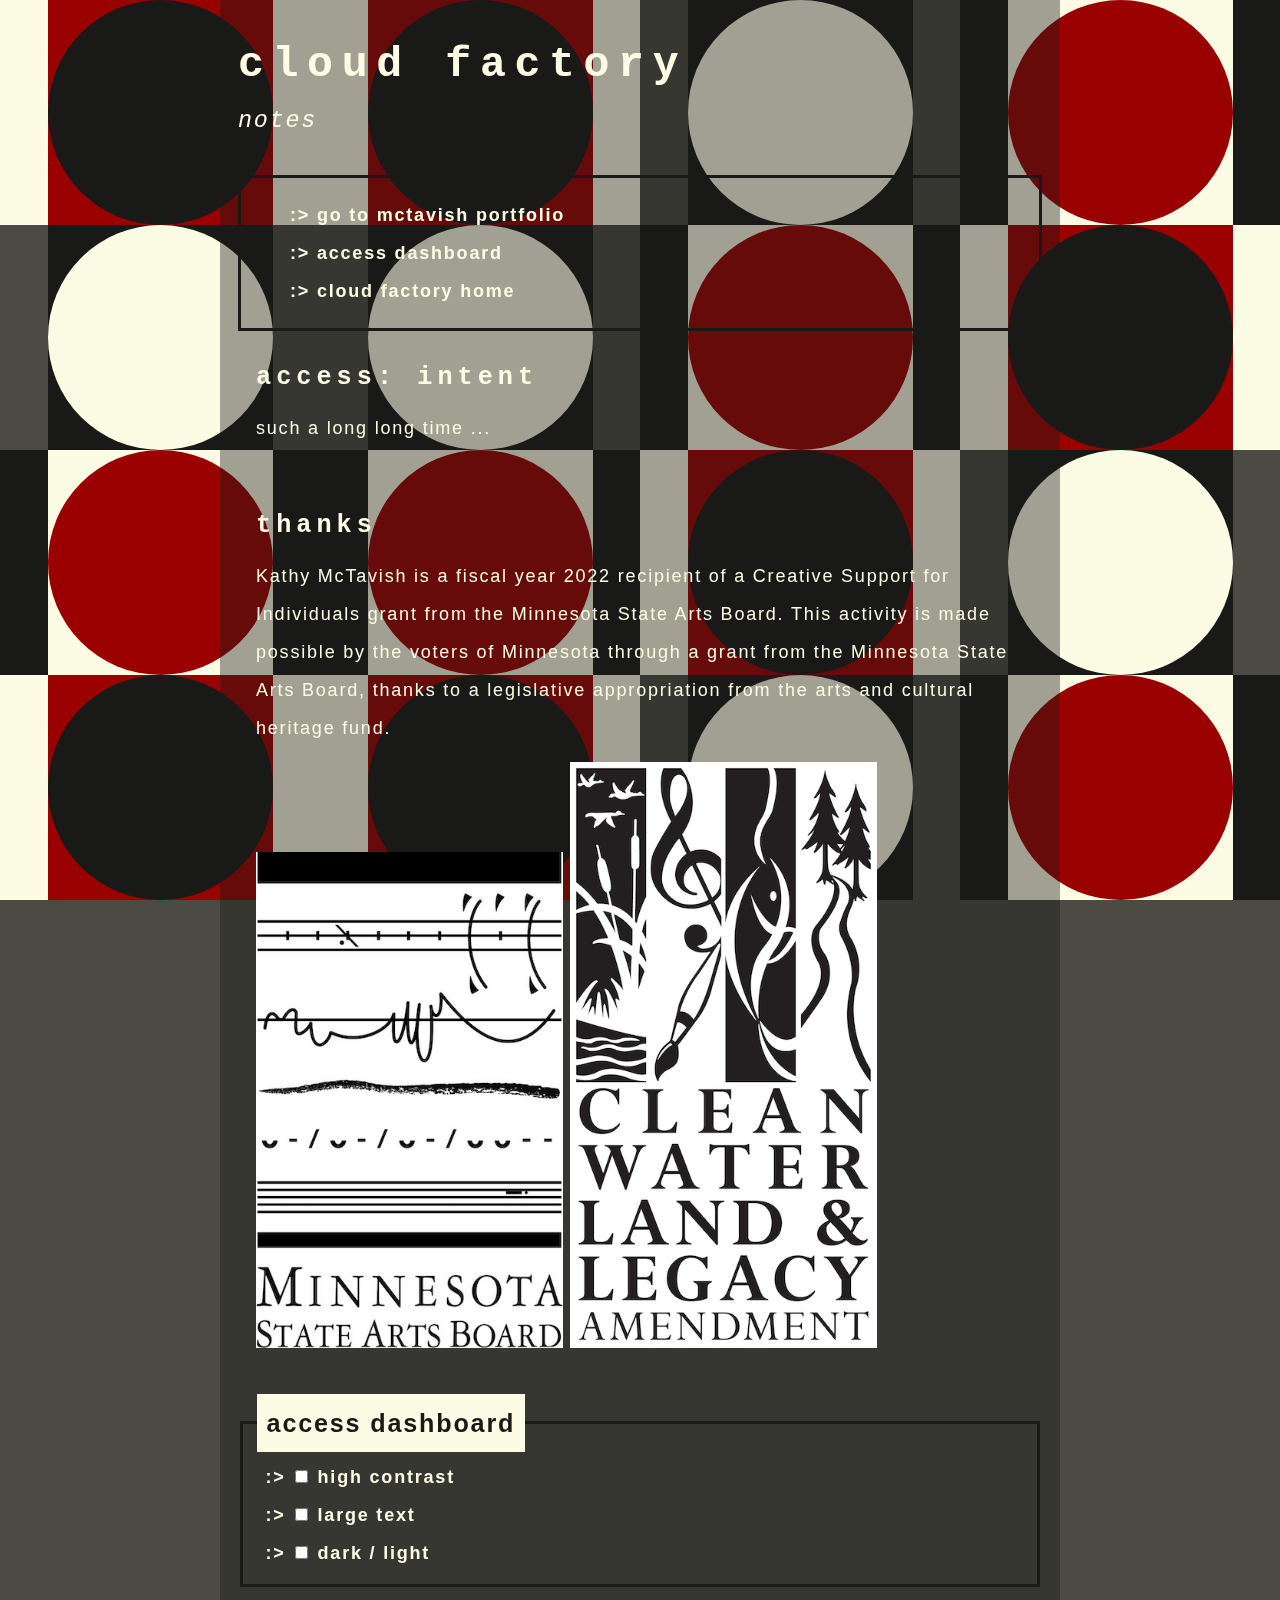
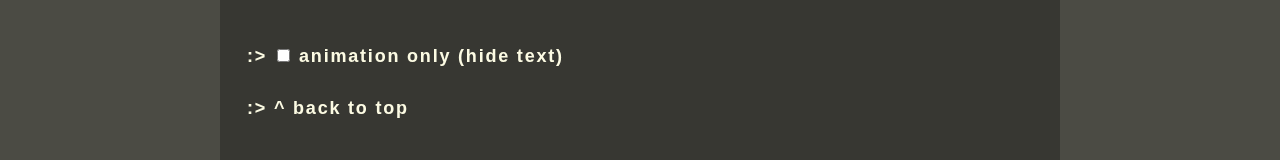
==== notes.html @ 73dd44a1 "update to index" ====
<!DOCTYPE html>
<html lang="en">
<head>
	<title>cloud factory: notes</title>
	<meta charset="utf-8"/>
	<meta name="viewport" content="width=device-width, initial-scale=1"/>
	<meta name="description" content="mctavish ::: cloud factory - the covid years: notes" />
	<meta name="keywords" content="mctavish net.art covid years cloud work grids grid msab forms form structure scores network cycle generative algorithmic code electronic literature" />
	<meta name="author" content="kathy mctavish">
	<link rel="apple-touch-icon" sizes="180x180" href="/apple-touch-icon.png">
	<link rel="icon" type="image/png" sizes="32x32" href="/favicon-32x32.png">
	<link rel="icon" type="image/png" sizes="16x16" href="/favicon-16x16.png">
	<link rel="manifest" href="/manifest.json">
	<script type="application/ld+json">
		{
			"@context": "http://schema.org",
			"@type": "WebPage",
			"name": "cloud factory ::: notes",
			"breadcrumb": "cloud factory",
          		"url": "http://cloudfactory.work/notes.html",
			"description": "the covid years: cloud work: notes",
			"datePublished": "2023-03-28",
          		"image": "https://www.mctavish.io/apple-touch-icon.png",
			"author": "https://mctavish.io",
			"license": "http://creativecommons.org/licenses/by-nc-sa/3.0/us/deed.en_US"
		}
	</script>
	<link rel="stylesheet" href="/css/gridcycles.css"/>
	<style>
		.grid_absolute_4x4_rect > div.griditem:nth-child(3n) {
			background-color: var(--warmblack);
		}
		.grid_absolute_4x4_rect > div.griditem:nth-child(3n+1) {
			background-color: var(--warmwhite);
		}
		.grid_absolute_4x4_rect  > div.griditem:nth-child(3n+2) {
			background-color: var(--warmgray);
		}
		.grid_absolute_4x4_circle > div.griditem:nth-child(3n+1) {
			background-color: var(--warmblack);
		}
		.grid_absolute_4x4_circle > div.griditem:nth-child(3n+2) {
			background-color: var(--warmwhite);
		}
		.grid_absolute_4x4_circle  > div.griditem:nth-child(3n) {
			background-color: var(--red);
		}
		.grid_absolute_4x4_square > div.griditem:nth-child(3n+2) {
			background-color: var(--warmblack);
		}
		.grid_absolute_4x4_square > div.griditem:nth-child(3n) {
			background-color: var(--warmwhite);
		}
		.grid_absolute_4x4_square  > div.griditem:nth-child(3n+1) {
			background-color: var(--red);
		}
		
		.tcontainer {
			width:100%;
			overflow: hidden;
		}
		.tickerwrap {
			width:100%;
			padding-left:100%;
			/*background-color: var(--warmgray);*/
		}
		@keyframes tickerleft {
			0% { transform: translate3d(0,0,0); }
			100% { transform: translate3d(-200%,0,0); }
		}
		@keyframes tickerright {
			0% { transform: translate3d(0,0,0); }
			100% { transform: translate3d(200%,0,0); }
		}
		.tickermove {
			display: inline-block;
			white-space: nowrap;
			padding-right:100%;
			animation-iteration-count: infinite;
			animation-timing-function: linear;
			animation-name: tickerleft;
			animation-duration: 10s;
			animation-direction: alternate;
			color: var(--warmwhite);
		}
		.tickermove:hover {
			animation-play-state: paused;
		}
		.tickermove:nth-child(4n+1) {
			animation-delay: 4s;
			color: var(--red);
		}
		.tickermove:nth-child(4n+2) {
			animation-delay: 8s;
			color: var(--warmwhite);
		}
		.tickermove:nth-child(4n+3) {
			animation-delay: 12s;
			color: var(--warmgray);
		}
		.tickeritem {
			display: inline-block;
			font-size: 40vh;
			padding: 0 2rem;
		}
		body {
			transition: background-color 800ms linear;
		}
	</style>
	
</head>
<body id="top" >

<div id="divframe" aria-hidden="true">
<div id="canvas0" class="grid_absolute_4x4_rect" aria-hidden="true">
	<div id="l0r0c0" class="griditem"></div><div id="l0r0c1" class="griditem"></div><div id="l0r0c2" class="griditem"></div><div id="l0r0c3" class="griditem"></div>
	<div id="l0r1c0" class="griditem"></div><div id="l0r1c1" class="griditem"></div><div id="l0r1c2" class="griditem"></div><div id="l0r1c3" class="griditem"></div>
	<div id="l0r2c0" class="griditem"></div><div id="l0r2c1" class="griditem"></div><div id="l0r2c2" class="griditem"></div><div id="l0r2c3" class="griditem"></div>
	<div id="l0r3c0" class="griditem"></div><div id="l0r3c1" class="griditem"></div><div id="l0r3c2" class="griditem"></div><div id="l0r3c3" class="griditem"></div>
</div>
<div id="canvas1" class="grid_absolute_4x4_square" aria-hidden="true">
	<div id="l1r0c0" class="griditem"></div><div id="l1r0c1" class="griditem"></div><div id="l1r0c2" class="griditem"></div><div id="l1r0c3" class="griditem"></div>
	<div id="l1r1c0" class="griditem"></div><div id="l1r1c1" class="griditem"></div><div id="l1r1c2" class="griditem"></div><div id="l1r1c3" class="griditem"></div>
	<div id="l1r2c0" class="griditem"></div><div id="l1r2c1" class="griditem"></div><div id="l1r2c2" class="griditem"></div><div id="l1r2c3" class="griditem"></div>
	<div id="l1r3c0" class="griditem"></div><div id="l1r3c1" class="griditem"></div><div id="l1r3c2" class="griditem"></div><div id="l1r3c3" class="griditem"></div>
</div>
<div id="canvas2" class="grid_absolute_4x4_circle" aria-hidden="true">
	<div id="l1r0c0" class="griditem"></div><div id="l1r0c1" class="griditem"></div><div id="l1r0c2" class="griditem"></div><div id="l1r0c3" class="griditem"></div>
	<div id="l1r1c0" class="griditem"></div><div id="l1r1c1" class="griditem"></div><div id="l1r1c2" class="griditem"></div><div id="l1r1c3" class="griditem"></div>
	<div id="l1r2c0" class="griditem"></div><div id="l1r2c1" class="griditem"></div><div id="l1r2c2" class="griditem"></div><div id="l1r2c3" class="griditem"></div>
	<div id="l1r3c0" class="griditem"></div><div id="l1r3c1" class="griditem"></div><div id="l1r3c2" class="griditem"></div><div id="l1r3c3" class="griditem"></div>
</div>
</div> <!-- end div frame -->

<div id="subtextframe" aria-hidden="true">
	<div class="tcontainer">
		<div class="tickermove">
			<div class="tickerwrap">
				<div class="tickeritem">_.._._+ . < +=_.._._+ . < +=_.._._+ . < +=: :  . < > '",". . . . . .& | { . . ::: x</div>
			</div>
		</div>
		<div class="tickermove">
			<div class="tickerwrap">
				<div class="tickeritem">_.._._+ . < +=_.._._+ . < +=_.._._+ . < +=: :  . < > '",". . . . . .& | { . . ::: x</div>
			</div>
		</div>
		<div class="tickermove">
			<div class="tickerwrap">
				<div class="tickeritem">_.._._+ . < +=_.._._+ . < +=_.._._+ . < +=: :  . < > '",". . . . . .& | { . . ::: x</div>
			</div>
		</div>
		<div class="tickermove">
			<div class="tickerwrap">
				<div class="tickeritem">_.._._+ . < +=_.._._+ . < +=_.._._+ . < +=: :  . < > '",". . . . . .& | { . . ::: x</div>
			</div>
		</div>
	</div>
</div> <!-- end of subtext frame -->

<div id="contentframe">

<main id="main">
<header>
	<h1>cloud factory</h1>
	<h2>notes</h2>
</header>
<nav>
	<ul class="stanza">
		<!-- <li><a href="#maincontent" id="skiptomaincontent">skip to main content</a></li> -->
		<li><a href="https://mctavish.io/index.html" id="homelink">go to mctavish portfolio</a></li>
		<li><a href="#dashboard" id="gotodashboard">access dashboard</a></li>
		<li><a href="index.html">cloud factory home</a></li>
	</ul>
</nav>

<div class="screenreader-text">
	<p>Your feedback is always welcome.</p>
</div>

<article id="maincontent">
	<header>
		<h1>access: intent</h1>
	</header>
	<p>such a long long time ...</p>
	<p>
	</p>
</article>

<article id="thanks">
	<header>
		<h1>thanks</h1>
	</header>
	<p>
	Kathy McTavish is a fiscal year 2022 recipient of a Creative Support for Individuals grant from the Minnesota State Arts Board. 
	This activity is made possible by the voters of Minnesota through a grant from the Minnesota State Arts Board, thanks to a legislative appropriation from the arts and cultural heritage fund.
	</p>
	<p>
	<img src="data/msab_logo_bw_small.png" width="40%" "state arts board logo"/>
	<img src="data/legacy_logo_bw_small.jpg" width="40%" alt="minnesota arts legacy logo"/>
	</p>
</article>
<fieldset id="dashboard">
<legend>access dashboard</legend>
<!-- <label for="sound"><input id="sound" type="checkbox"> play sound</label> -->
<label for="highcontrast"><input id="highcontrast" type="checkbox"> high contrast</label>
<label for="largetext"><input id="largetext" type="checkbox"> large text</label>
<label for="darklight"><input id="darklight" type="checkbox"> dark / light</label>
</fieldset>

</main>
<footer>
<p id="animationcontrols" style="min-width:100%">
<label for="animationonly"><input id="animationonly" type="checkbox"> animation only (hide text)</label>
</p>
<p><a href="#top" class="corelink">^ back to top</a></p>
</footer>

</div> <!-- end contentframe -->

</body>
<script src="/code/cloudfactory.js"></script>
<script>
let z = getz();

//draw
( () => {

	let width = window.innerWidth, height = window.innerHeight;
	let max = Math.max(width, height), min = Math.min(width, height);
	let dx = width/4, dy = height/4;

	window.addEventListener("resize", e => {
		width = window.innerWidth; height = window.innerHeight;
		max = Math.max(width, height), min = Math.min(width, height);
		console.log("window.innerWidth = " + window.innerWidth);

		let dx = width/4, dy = height/4;
		
	});

	let count = 0;
	
	document.querySelector("#canvas0").querySelectorAll(".griditem").forEach( (el,j) => {
		window.setInterval(() => { 
			++count; 
			let scaleX = " scaleX("+((count+1)%20)/8+")";
			let scaleY = " scaleY("+(21-count%20)/8+")";
			el.style.transform = scaleX + scaleY;
		}, j*100+3000);
	});

	document.querySelector("#canvas1").querySelectorAll(".griditem").forEach( (el,j) => {
		window.setInterval(() => { 
			++count; 
			let scaleX = " scaleX("+((count+1)%20)/10+")";
			let scaleY = " scaleY("+(21-count%20)/10+")";
			el.style.transform = scaleX + scaleY;
		}, j*100+1000);
	});
	document.querySelector("#canvas2").querySelectorAll(".griditem").forEach( (el,j) => {
		window.setInterval(() => { 
			++count; 
			let scale = " scale("+( (count+1)%20)/20+")";
			el.style.transform =  scale;   
		}, j*100+2000);
	});

 	( () => {
		const body = document.querySelector("body");
		let colors = [["warmblack",4], ["warmwhite",4], ["red",2], ["warmgray",1]].reduce( (acc, color, j) => {
			Array.prototype.push.apply(acc,[...Array(color[1]).keys()].reduce( (acc2,k) => { acc2.push(color[0]); return acc2 },[]) );
			return acc;
		}, []);
		window.setInterval(() => { 
			let color = colors[z.tools.randominteger(0,colors.length)];
			z.tools.logmsg("color = " + color);
			body.style.backgroundColor = "var(--"+color+")";
		}, 8000);
	})();


})();

</script>
</html>
---- css/gridcycles.css ----
:root {
	/*colors*/
	--red: #9a0000; /*rgba(154, 0, 0, 1)*/
	--yellow: #ffcc00; /*rgba(255, 204, 0, 1)*/
	--blue: #006699; /*rgba(0, 102, 153, 1)*/
	--bluegreen: #006969; /*rgba(0, 105, 105, 1)*/
	--black: #000000;
	--warmblack: #191918; /*rgba(25, 25, 24, 1)*/
	--gray: #484848; /*rgba(72, 72, 72, 1)*/
	--lightgray: #888888; /*rgba(136, 136, 136, 1)*/
	--warmgray: #4b4b44; /*rgba(75, 75, 68, 1)*/
	--warmlightgray: #656560; /*rgba(101, 101, 96, 1)*/
	--white: #ffffff;
	--warmwhite: #fcfbe3; /*rgba(252, 251, 227, 1)*/
	--veilwarmwhite: rgba(252, 251, 227, 0.4);
	--veilwarmblack: rgba(25, 25, 24, 0.4);
	/*numbers :: set these to random numbers in code*/
	--n0: 0;
	--n1: 1;
	--n2: 2;
	--n3: 3;
	/*colors :: set these to color sets in code*/
	--color1: var(--warmblack);
	--color2: var(--warmwhite);
	/*other*/
	--zhighest: 8888;
	--zhigher: 4444;
	--zhigh: 2222;
	--z0: 0;
	--zlow: -2222;
	--zlower: -4444;
	--zlowest: -8888;
	--monospace_code: Courier, 'Andale Mono', AndaleMono, Monaco, monospace;
	--monospace: 'Lucida Console', 'Andale Mono', AndaleMono, Monaco, Courier, monospace;
	--monospace_zeroslash: Monaco, 'Andale Mono', AndaleMono, Courier, monospace;
	--monospace_zerodot: 'Andale Mono', AndaleMono, Monaco, Courier, monospace;
	--typewriter: 'American Typewriter', Didot, 'Times New Roman', serif;
	--sans: Verdana, Helvetica, Arial, Tahoma, 'Trebuchet MS', sans-serif;
	--serif: Georgia, Didot, 'Times New Roman', Times, serif;
	--cursive: 'Bradley Hand', 'Comic Sans MS', cursive, sans-serif;
	--dragons: Luminari, 'Bradley Hand', cursive, sans-serif;
	--oldbook: 'Palatino Linotype', 'Book Antiqua', Palatino, 'American Typewriter', 'Times New Roman', serif;
	/*function*/
	--daycolor: var(--warmblack);
	--daybg: var(--warmwhite);
	--dayveilbg: var(--veilwarmwhite);
	--nightcolor: var(--warmwhite);
	--nightbg: var(--warmblack);
	--nightveilbg: var(--veilwarmblack);
	--corecolor: var(--nightcolor);
	--corebg: var(--nightbg);
	--coreveilbg: var(--nightveilbg);
	--highlightcolor1: var(--yellow);
	--highlightcolor2: var(--red);
	--highlightcolor3: var(--blue);

	--actiontextdecoration: none;
	--actionhovertextdecoration: underline solid 2px var(--highlightcolor1);
	--actionborderleft: 2px var(--highlightcolor1) solid;
	--actionborderright: 2px var(--highlightcolor1) solid;
	--actionhoverborderleft: 2px var(--highlightcolor1) solid;
	--actionhoverborderright: 2px var(--highlightcolor2) solid;
	--actionhoveroutline: solid 4px var(--warmgray);
	--actionhoveroutlineoffset: .5em;

	--narratorfont: var(--sans);
	--zerofont: var(--monospace_zeroslash);
  	--riderfont: var(--monospace_zerodot);
  	--archivefont: var(--monospace_code);
  	--scribefont: var(--typewriter);
  	--nrows: 4; --ncols: 4;
	--corefont: var(--sans);
  	--corefontsize: 18px;
  	--corefontweight: 500;
  	--corefontweightbold: 600;
  	--corelineheight: 38px;
}

/* browser fonts ::: https://blog.hubspot.com/website/web-safe-html-css-fonts */
html {
	font-family: var(--corefont);
	font-weight: var(--corefontweight);
	font-size: var(--corefontsize);
	line-height: var(--corelineheight);
	letter-spacing: 0.1em;
	margin: 0;padding: 0;border: 0;
	vertical-align: baseline;
	min-width:100%;
	min-height:100%;
}
@media only screen and (max-width: 900px) {
	html {
		font-size: 16px;
	}
}
@media only screen and (max-width: 480px) {
	html {
		font-size: 14px;
		line-height: 19px;
		letter-spacing: 0.12em;
	}
}

.underline {
	text-decoration: underline;
}
i, .italic { font-style: italic; }
small, .small { font-size: 0.8em; }
em, .bold { font-weight: var(--corefontweightbold); }
.zhighest {
	z-index: 8888;
	z-index: var(--zhighest);
}
.zhigher {
	z-index: 4444;
	z-index: var(--zhigher);
}
.zhigh {
	z-index: 2222;
	z-index: var(--zhigh);
}
.z0 {
	z-index: 0;
	z-index: var(--z0);
}
.zlow {
	z-index: -2222;
	z-index: var(--zlow);
}
.zlower {
	z-index: -4444;
	z-index: var(--zlower);
}
.zlowest {
	z-index: -8888;
	z-index: var(--zlowest);
}
.tickertape__zerodot {
	font-family: var(--monospace_zerodot);
	position: absolute;
	top: 0; left: 0;
	vertical-align: top;
	transform-origin: 50% 50% 0;
}
body { 
	margin: 0; padding: 0; border: 0;
	padding: 0px 0px;
	background-color: var(--warmgray);
	/*background-color: var(--corebg);*/
  	color: var(--corecolor);
	top:0; left:0;
	width:100%; height: 100%;
	min-width:100%;
	min-height:100%;
	text-align:left;
	letter-spacing: 0.1em;
}
#hidetext {
	position: fixed;
	top: 0; left: 0;
	font-size: 3em;
	padding-left:10px;
	padding-left:1rem;
	opacity:0.6;
	color: var(--warmwhite);
	z-index: var(--zhighest);
}
body.frame {
	position: fixed;
	top: 0; left: 0;
	vertical-align: top; text-align: left;
	margin: 0;
	width: 100%; height: 100%;
	min-width: 100%; max-width: 100%;
	min-height: 100%; max-height: 100%;
	padding: 0% 0% 0% 0%;
	overflow: auto;
	background-color: transparent;
	perspective: 50px;
	transform-origin: 50% 50% 0;
}
div.absolute, div.shape {
	position: absolute;
	top: 0; left: 0;
	/*vertical-align: top;*/
	transform: translateZ(0,0,0);
	perspective: 50px;
	transform-origin: 50% 50% 0;
}
div.hovershape {
	min-width: 20vmin;
	min-height: 20vmin;
	transition: color 3s, opacity 2s, transform 2s;
}
div.hovershape.circle {
	border-radius: 10vmin;
}

.frame, #svgframe, #divframe, #wordframe, #subtextframe {
	position: fixed;
	top: 0; left: 0;
	vertical-align: top; text-align: left;
	margin: 0;
	width: 100%; height: 100%;
	min-width: 100%; max-width: 100%;
	min-height: 100%; max-height: 100%;
	padding: 0% 0% 0% 0%;
	overflow: hidden;
	background-color: transparent;
	perspective: 50px;
	transform-origin: 50% 50% 0;
}
#svgframe {
	z-index: var(--zlowest);
}
#divframe {
	z-index: var(--zlow);
}
#wordframe {
	z-index: var(--z0);
}
#subtextframe {
	z-index: var(--zhigh);
}
#contentframe {
	z-index: var(--zhighest);
}
.hovershape {
	z-index: var(--zhigh);
}
#contentframe {
	position: absolute;
	vertical-align: top;
	min-height: 80%;
	width: 80%;
	max-width: 840px; 
	left: 50%; top: 0%;
	perspective: 50px;
	transform: translate(-50%, 0%);
	transition: opacity 1s ease-in-out;
	background-color: var(--coreveilbg);
}
#contentframe {
	display: flex;
	flex-wrap: wrap;
	flex-direction: row;
	justify-content: flex-start;
	justify-content: center;
	align-items: baseline; /* flex-start */
	align-content: space-around;
}
main {
	position: relative;
	width:100%;
	padding: 1em;
	transition: opacity 1s ease-in-out;
	border: 0px;
}
footer {
	position: relative;
	width:100%;
	padding: 1em;
	transition: opacity 1s ease-in-out;
	border: 0px;
}
#contentframe.highcontrast {
	background-color: var(--corebg);
}
#contentframe.hidebg {
	background-color: transparent;
}
#contentframe.largetext {
	font-size: 1.4rem;
}

.gallery {
	min-width: 95%;
	display: flex;
	flex-wrap: wrap;
	flex-direction: row;
	justify-content: flex-start;
	justify-content: center;
	align-items: baseline; /* flex-start */
	align-content: space-around;
}
.gallery > img {
	max-width: 400px;
	max-width: 32%;
	min-width: 300px;
}
.screenreader-text {
	position: absolute;
	left: -999px;
	width: 1px;
	height: 1px;
	top: auto;
}
/*.screenreader-text:focus {
	color: var(--warmwhite);
	display: inline-block;
	height: auto;
	width: auto;
	position: static;
	margin: auto;
}*/
form {
  width: 600px;
  margin: 0 auto;
}
div {
  margin-bottom: 10px;
}

article {
	padding: 1em;
}
.optimize {
	-webkit-transform: translate3d(0, 0, 0);
	transform: translate3d(0, 0, 0);
	-webkit-transform: scale3d(1,1,1);
	transform: scale3d(1,1,1);	
}

body main > header {
	margin-bottom: 2em;
}
h1 {
	margin: 0px;
	margin-top: .4em;
	margin-bottom: .2em;
	/*padding-left: 1em;
	padding-right: 1em;*/
	/*font-weight: bold;*/
	/*font-weight: normal;*/
	font-weight: var(--corefontweightbold);
	font-size: 1.4em;
	line-height: 1.4em;
	letter-spacing: .2em;
	font-family: var(--monospace_zeroslash);
}
body main > header > h1 {
	font-size: 2.4em;
}
h2 {
	margin: 0px;
	margin-bottom: .4em;
	font-family: var(--monospace_zeroslash);
	font-weight: var(--corefontweight);
	font-style: italic;
	font-size: 1.2em;
	line-height: 1.2em;
}
body main > header > h2 {
	font-size: 1.3em;
	line-height: 1.5em;
	font-style: italic;
}
h3 {
	font-weight: var(--corefontweight);
	margin: 0px;
	margin-bottom: 0.8em;
	font-size: 1em;
	line-height: 1.1em;
}
body main > header > h3 {
	font-size: 2em;
	line-height: 1.2em;
}
h5 {
	margin: 0px;
	margin-top: 1em;
	margin-bottom: 0.6em;
	font-size: 1.2em;
	line-height: 1em;
	font-weight: var(--corefontweightbold);
	font-family: Monaco, 'Andale Mono', AndaleMono, Courier, monospace;
	font-family: var(--monospace_zeroslash);
}
hr {
	color: var(--corecolor);
}
.flexcontainer {
	display: flex; /*or inline-flex*/
	flex-direction: row; /* || column || row-reverse || column-reverse; */
	flex-wrap: nowrap; /* wrap || wrap-reverse; */
	justify-content: flex-start; /* || flex-end || center || space-between || space-around */
	align-items: flex-start; /* || flex-end || center || stretch || baseline */
}
.flexitem {
	order: 0; /* or 1, 2, 3 ....*/
	flex-grow: 0; /* or 1, 2, 3 ... to let it grow to fit box ::: there is also a flex-shrink */
	flex-basis: auto; /* or a value 150px; */
	align-self:  auto; /* || flex-start || flex-end || center || baseline || stretch */
}
ul.circle, ol.circle, dl.circle {
	margin-left:1rem;
	list-style: circle;
	list-style-position: inside;
}
ul.circle li, ol.circle li, dl.circle dt { 
	display: list-item;
	padding-bottom: .6em;
	list-style: circle;
	list-style-position: outside;
}
ul.stanza {
	list-style: none;
	margin-bottom: 1em;
	/*font-weight: bold;*/
}
*.countsuffix, *.countprefix {
	counter-reset: countitem;
}
*.countprefix  *.countitem::before {
    counter-increment: countitem;
    content: " # " counter(countitem) " ";
}
*.countsuffix  *.countitem::after {
    counter-increment: countitem;
    content: " # " counter(countitem);
}
*[data-role="rider"]  li {
	font-family: Verdana, Helvetica, Arial, Tahoma, 'Trebuchet MS', sans-serif;
	font-family: var(--sans);
	font-family: 'Andale Mono', AndaleMono, Monaco, Courier, monospace;
	font-family: var(--monospace_zerodot);
}
ul[data-role="archive"] > li {
	font-family: 'American Typewriter', Didot, 'Times New Roman', serif;
	font-family: var(--typewriter);
	font-family: Courier, 'Andale Mono', AndaleMono, Monaco, monospace;
	font-family: var(--monospace_code);
}
ul[data-role="narrator"] > li {
	font-family: 'Lucida Console', 'Andale Mono', AndaleMono, Monaco, Courier, monospace;
	font-family: var(--monospace);
}

main.expand ul > li {
	display: block;
	line-height: 2em;
}
main.compress ul > li {
	display: inline;
	line-height: 2em;
}

main ul.expand > li {
	display: block;
	line-height: 2em;
}
main ul.compress > li {
	display: inline;
	line-height: 2em;
}
main.portfolio {
	background-color:rgba(25, 25, 24, 0.8);
}

ol {
	list-style-position: outside;
	list-style-type: decimal;
}

p {
	margin: 0;
	margin-top: .8em;
	margin-bottom: .8em;
	/*line-height: var(--corelineheight);*/
}
div {
	line-height: var(--corelineheight);
}
pre {
	white-space: pre-wrap;
	white-space: -moz-pre-wrap;
	white-space: -o-pre-wrap;
	word-wrap: break-word;
}

div.terminalentry {
	font-family: Courier, 'Andale Mono', AndaleMono, Monaco, monospace;
	font-family: var(--monospace_code);
	white-space: pre;
	font-size: 1em;
	font-weight: var(--corefontweightbold);
	margin-bottom: 1em;
	z-index: 9999999;
	color: #000000;
	user-select: none;
}
div.rhterminalentry {
	font-family: Courier, 'Andale Mono', AndaleMono, Monaco, monospace;
	font-family: var(--monospace_code);
	white-space: pre;
	font-size: 4em;
	color: #880000;
	margin-bottom: 1em;
	user-select: none;
}
div.textalignright {
	text-align:right;
}
.center {
	text-align: center;
}

p.code, div.code {
	font-family: Courier, 'Andale Mono', AndaleMono, Monaco, monospace;
	font-family: var(--monospace_code);
	font-size: 0.8em;
	white-space: pre-wrap;
	word-wrap: break-word;
	padding-left:4em;
	padding-right:4em;
}
.drawpath {
	stroke-dasharray: 50000 50000;
	stroke-dashoffset: 50000;
	animation: dash 18s linear forwards;
}
nav {
	border-top: .2em solid var(--corebg);
	border-bottom: .2em solid var(--corebg);
	border: .2em solid var(--corebg);
}
a {
	z-index: 8888;
	z-index: var(--zhighest);
	font-weight: var(--corefontweightbold);
	text-decoration: var(--actiontextdecoration);
	padding-left: .5em;
	padding-right: .5em;
	/*border-right: 2px var(--highlightcolor1) solid;*/
	/*border-left: var(--actionborderleft);
	border-right: var(--actionborderright);*/
	color: var(--corecolor);
}
a:hover, a:focus {
	z-index: 8888;
	z-index: var(--zhighest);
	/*text-decoration: underline;*/
	color: var(--hovercolor);
	fill: var(--hovercolor);
	/*border-right: var(--actionhoverborderright);*/
	text-decoration: var(--actionhovertextdecoration);
	outline: var(--actionhoveroutline);
   outline-offset: var(--actionhoveroutlineoffset);
}
/*a::after {
	content: " <:";
	color: var(--highlightcolor2);
}*/
a::before {
	content: ":> ";
	color: var(--corecolor);
}
a:hover::before {
	content: ":> ";
	color: var(--highlightcolor1);
}
select {
	width: 80%;
	padding: 12px 20px;
	margin: 8px 0;
	box-sizing: border-box;
	font-size: 1.1em;
	font-weight: var(--corefontweightbold);
	color: #000000;
}
input[type="submit"] {
	width: 80%;
	padding: 12px 20px;
	margin: 8px 0;
	box-sizing: border-box;
	font-size: 1.1em;
	font-weight: var(--corefontweightbold);
	color: #ffffeb;
	background-color: #9a0000;
	color: var(--corecolor);
	background-color: var(--red);
}
input[type="text"] {
	width: 90%;
	padding: 12px 20px;
	margin: 8px 0;
	box-sizing: border-box;
}
div.input {
	padding: 1em;
	width: 95%;
}
input[type="radio"], input[type="checkbox"], input[type="number"] {
	margin: .8em .2em;
	padding: 1em;
	/*border: 2px solid var(--warmblack);*/
	display: inline;
	/*font-size: 1.1em;*/
}
label {
	margin-right: 1em;
	/*font-size: 1.1em;*/
	display: block;
	font-weight: var(--corefontweightbold);
	cursor: pointer;
	padding-left: .5em;
	padding-right: .5em;
	/*border-left: var(--actionborderleft);
	border-right: var(--actionborderright);*/
	text-decoration: var(--actiontextdecoration);
}
/*label::after {
	content: " <:";
	color: var(--highlightcolor2);
}*/
label::before {
	content: ":> ";
	color: var(--corecolor);
}
label:hover::before {
	color: var(--highlightcolor1);
}
label:hover {
	color: var(--hovercolor);
	fill: var(--hovercolor);
  	outline: var(--actionhoveroutline);
   	outline-offset: var(--actionhoveroutlineoffset);
   	text-decoration: var(--actionhovertextdecoration);
  	/*border-right: var(--actionhoverborderright);*/
}
fieldset {
	/*background: var(--corebg);*/
	color: var(--corecolor);
	border: .2em solid var(--corebg);
}
legend {
	padding: .4em;
	font-size: 1.4em;
	font-weight: var(--corefontweightbold);
	background: var(--corecolor);
	color: var(--corebg);
}
/*input[type="checkbox"]:checked {
	background-color: #9a0000;
}
input[type="checkbox"] {
	width:2em; height:2em;
	background-color: var(--warmgray);
	-webkit-appearance: none;
	-moz-appearance: none;
	-o-appearance: none;
	appearance: none;
	border: 2px solid #000000;
	border-radius: 4px;
	outline: none;
	transition-duration: 0.3s;
	background-color: var(--warmwhite);
	cursor: pointer;
}*/
@keyframes dash {
  to {
    stroke-dashoffset: 0;
  }
}
}
figure {
	margin-bottom: 3.0em;
	text-align:left;
	border-top: solid 2px #cccccc;
	border-bottom: solid 2px #cccccc;
	padding-top:1em;
	padding-bottom:1em;
}
figure img {
	clear:both;
	vertical-align:middle;
	max-width:100%;
	max-height:100%;
}
figure video {
	clear:both;
	max-width:100%;
	max-height:100%;
}
figure audio {
	clear:both;
	max-width:100%;
	max-height:100%;
}
figure figcaption {
	margin:top: 1em;
	font-size:.8em;
	color: #006699;
}
div.vimeowrapper16x9 {
	position: relative;
	/*max-width : 1280px;*/
	padding-bottom: 56.25%; /* 16:9 */
	padding-top: 25px;
	height: 0;
}
div.vimeowrapper16x9 iframe {
	position: absolute;
	top: 0;
	left: 0;
	width: 100%;
	height: 100%;
}
.vimeo-wrapper {
   position: fixed;
   top: 0;
   left: 0;
   width: 100%;
   height: 100%;
   z-index: -1;
   pointer-events: none;
   overflow: hidden;
}
.vimeo-wrapper iframe {
   width: 100vw;
   height: 56.25vw; /* Given a 16:9 aspect ratio, 9/16*100 = 56.25 */
   min-height: 100vh;
   min-width: 177.77vh; /* Given a 16:9 aspect ratio, 16/9*100 = 177.77 */
   position: absolute;
   top: 50%;
   left: 50%;
   transform: translate(-50%, -50%);
}	
.grid_4x4_rect {
	min-width: 100vw; min-height: 100vh;
	display: grid;
	gap: 0px 0px;
	/*grid-template-areas:
		"r0c0 r0c1 r0c2 r0c3"
		"r1c0 r1c1 r1c2 r1c3"
		"r2c0 r2c1 r2c2 r2c3"
		"r3c0 r3c1 r3c2 r3c3";*/
	grid-template-columns: 1fr 1fr 1fr 1fr;
	grid-template-rows: 1fr 1fr 1fr 1fr;
}
.grid_4x4_rect > div.griditem {
	color: var(--warmwhite);
	background-color: var(--warmblack);
	padding:0; margin: 0;
	min-width:100%, max-width: 100%;
	transition: opacity 2s, transform 2s;
}
.grid_absolute_4x4_rect > div.griditem, .grid_absolute_4x4_circle > div.griditem, .grid_absolute_4x4_square > div.griditem {
	color: var(--warmwhite);
	background-color: var(--warmblack);
	padding:0; margin: 0;
	position: absolute;
	top: 0; left: 0;
	transition: opacity 1s, transform 2s;
}
.grid_absolute_4x4_rect > div.griditem {
	width: 25vw; min-width: 25vw;
	height: 25vh; min-height: 25vh;
}
.grid_absolute_4x4_circle > div.griditem, .grid_absolute_4x4_square > div.griditem {
	min-width:25vmin; min-height:25vmin;
	max-width:25vmin; max-height:25vmin;
}
.grid_absolute_4x4_circle  > div.griditem {
	border-radius: 12.5vmin;
}
.grid_absolute_4x4_rect > div.griditem { left: 0vw; }
.grid_absolute_4x4_rect > div.griditem:nth-child(4n+1) { left: 25vw; }
.grid_absolute_4x4_rect > div.griditem:nth-child(4n+2) { left: 50vw; }
.grid_absolute_4x4_rect > div.griditem:nth-child(4n+3) { left:75vw; }
.grid_absolute_4x4_rect > div.griditem: { top: 0vh; }
.grid_absolute_4x4_rect > div.griditem:nth-child(n+5) { top: 25vh; }
.grid_absolute_4x4_rect > div.griditem:nth-child(n+9) { top: 50vh; }
.grid_absolute_4x4_rect > div.griditem:nth-child(n+13) { top:75vh; }

.grid_absolute_4x4_circle > div.griditem { left: calc(0vw + 12.5vw - 12.5vmin); }
.grid_absolute_4x4_circle > div.griditem:nth-child(4n+1) { left: calc(25vw + 12.5vw - 12.5vmin); }
.grid_absolute_4x4_circle > div.griditem:nth-child(4n+2) { left: calc(50vw + 12.5vw - 12.5vmin); }
.grid_absolute_4x4_circle > div.griditem:nth-child(4n+3) { left: calc(75vw + 12.5vw - 12.5vmin); }
.grid_absolute_4x4_circle > div.griditem { top: calc(0vh + 12.5vh - 12.5vmin); }
.grid_absolute_4x4_circle > div.griditem:nth-child(n+5) { top: calc(25vh + 12.5vh - 12.5vmin); }
.grid_absolute_4x4_circle > div.griditem:nth-child(n+9) { top: calc(50vh + 12.5vh - 12.5vmin); }
.grid_absolute_4x4_circle > div.griditem:nth-child(n+13) { top: calc(75vh + 12.5vh - 12.5vmin); }

.grid_absolute_4x4_square > div.griditem { left: calc(12.5vw - 12.5vmin); }
.grid_absolute_4x4_square > div.griditem:nth-child(4n+1) { left: calc(25vw + 12.5vw - 12.5vmin); }
.grid_absolute_4x4_square > div.griditem:nth-child(4n+2) { left: calc(50vw + 12.5vw - 12.5vmin); }
.grid_absolute_4x4_square > div.griditem:nth-child(4n+3) { left: calc(75vw + 12.5vw - 12.5vmin); }
.grid_absolute_4x4_square > div.griditem { top: calc(12.5vh - 12.5vmin); }
.grid_absolute_4x4_square > div.griditem:nth-child(n+5) { top: calc(25vh + 12.5vh - 12.5vmin); }
.grid_absolute_4x4_square > div.griditem:nth-child(n+9) { top: calc(50vh + 12.5vh - 12.5vmin); }
.grid_absolute_4x4_square > div.griditem:nth-child(n+13) { top: calc(75vh + 12.5vh - 12.5vmin); }

@media print {
	#menu, #nav, #sidebar, #sidebar-wrapper { display:none}
	#main-wrapper {width: 100%; margin: 0; float: none; }
	body { background: white; }
	body { font:normal 14px Georgia, "Times New Roman", Times, serif; line-height: 1.5em; color: #222; }
	#container { background: transparent;}
	@page { margin: 0.5cm; }
	a:link { font-weight: bold; text-decoration: underline; color: #000; }
	a:link:after { content: " (" attr(href) ") "; }
	body:after { display: block; content: "Thank you for printing our content."; margin-top: 30px; font-size: 11pt; color:#555; border-top: 1px dotted #555; }
	.noprint { display:none }
}
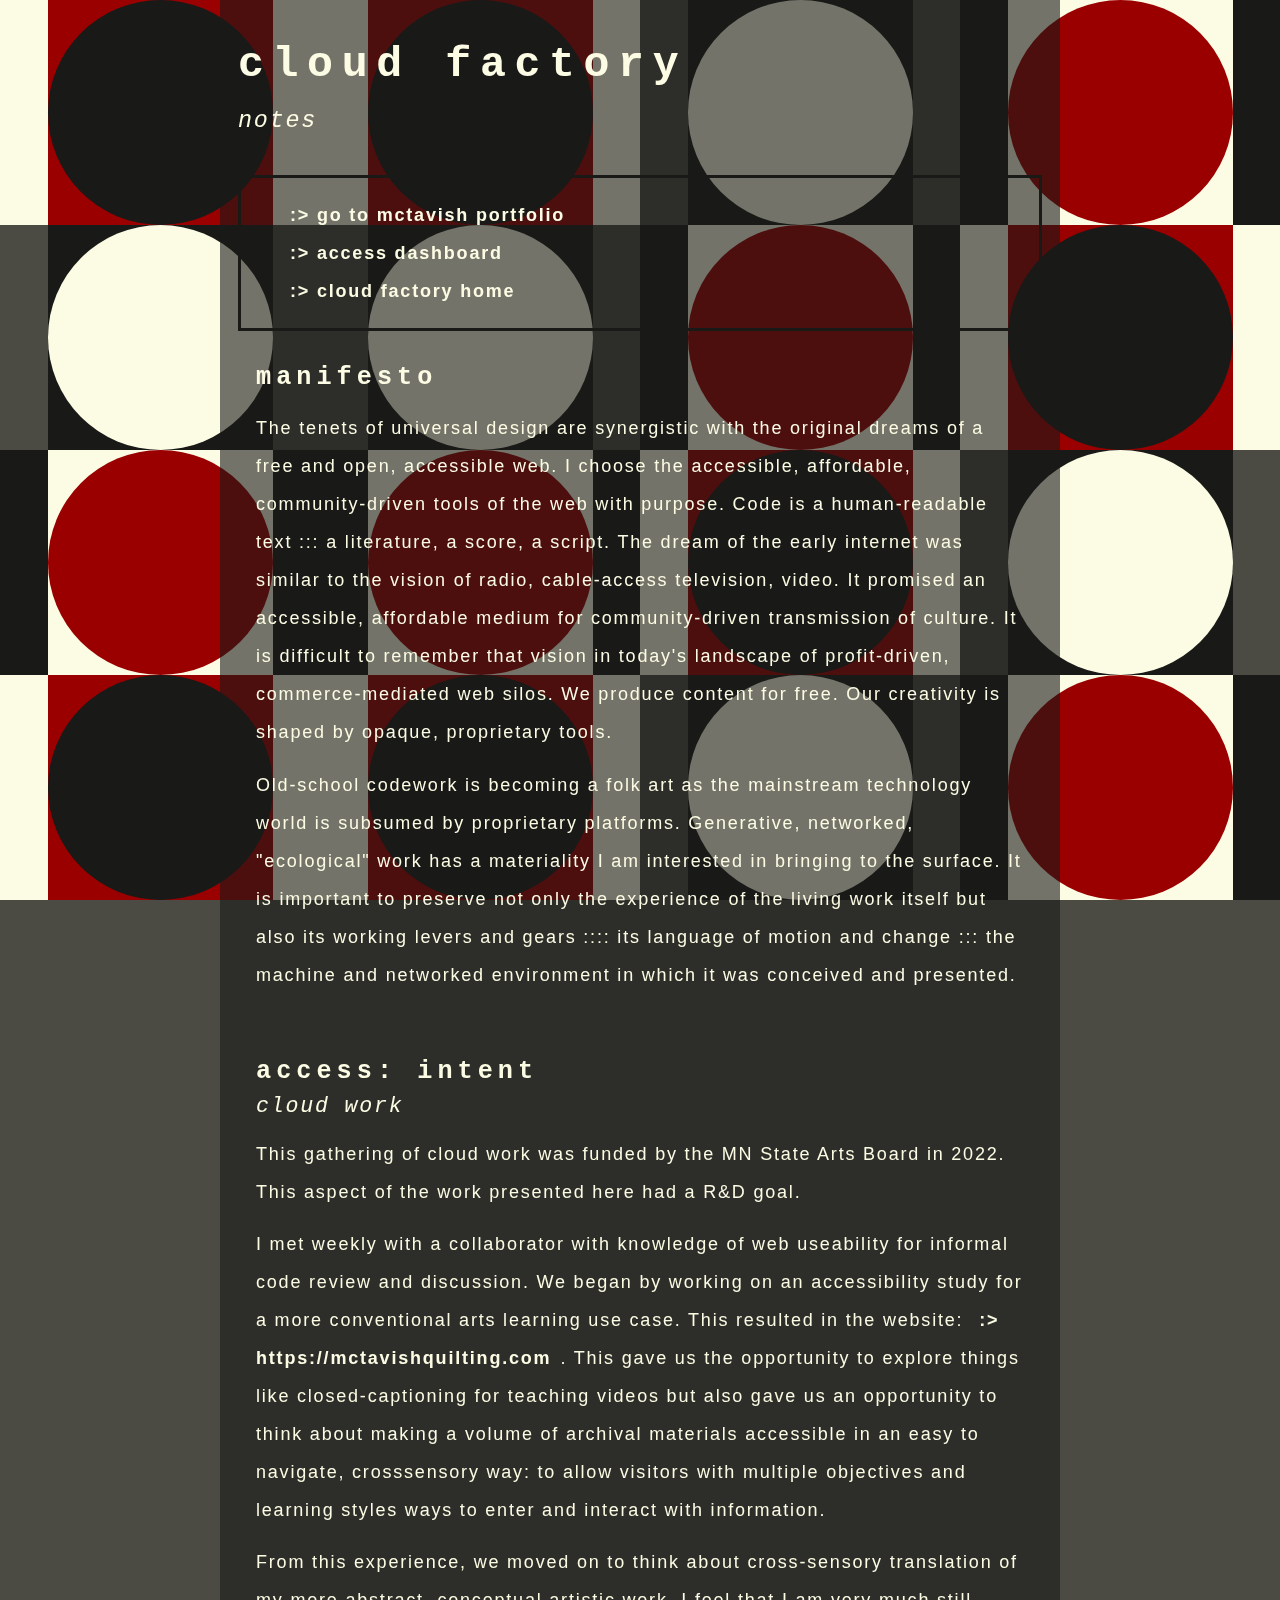
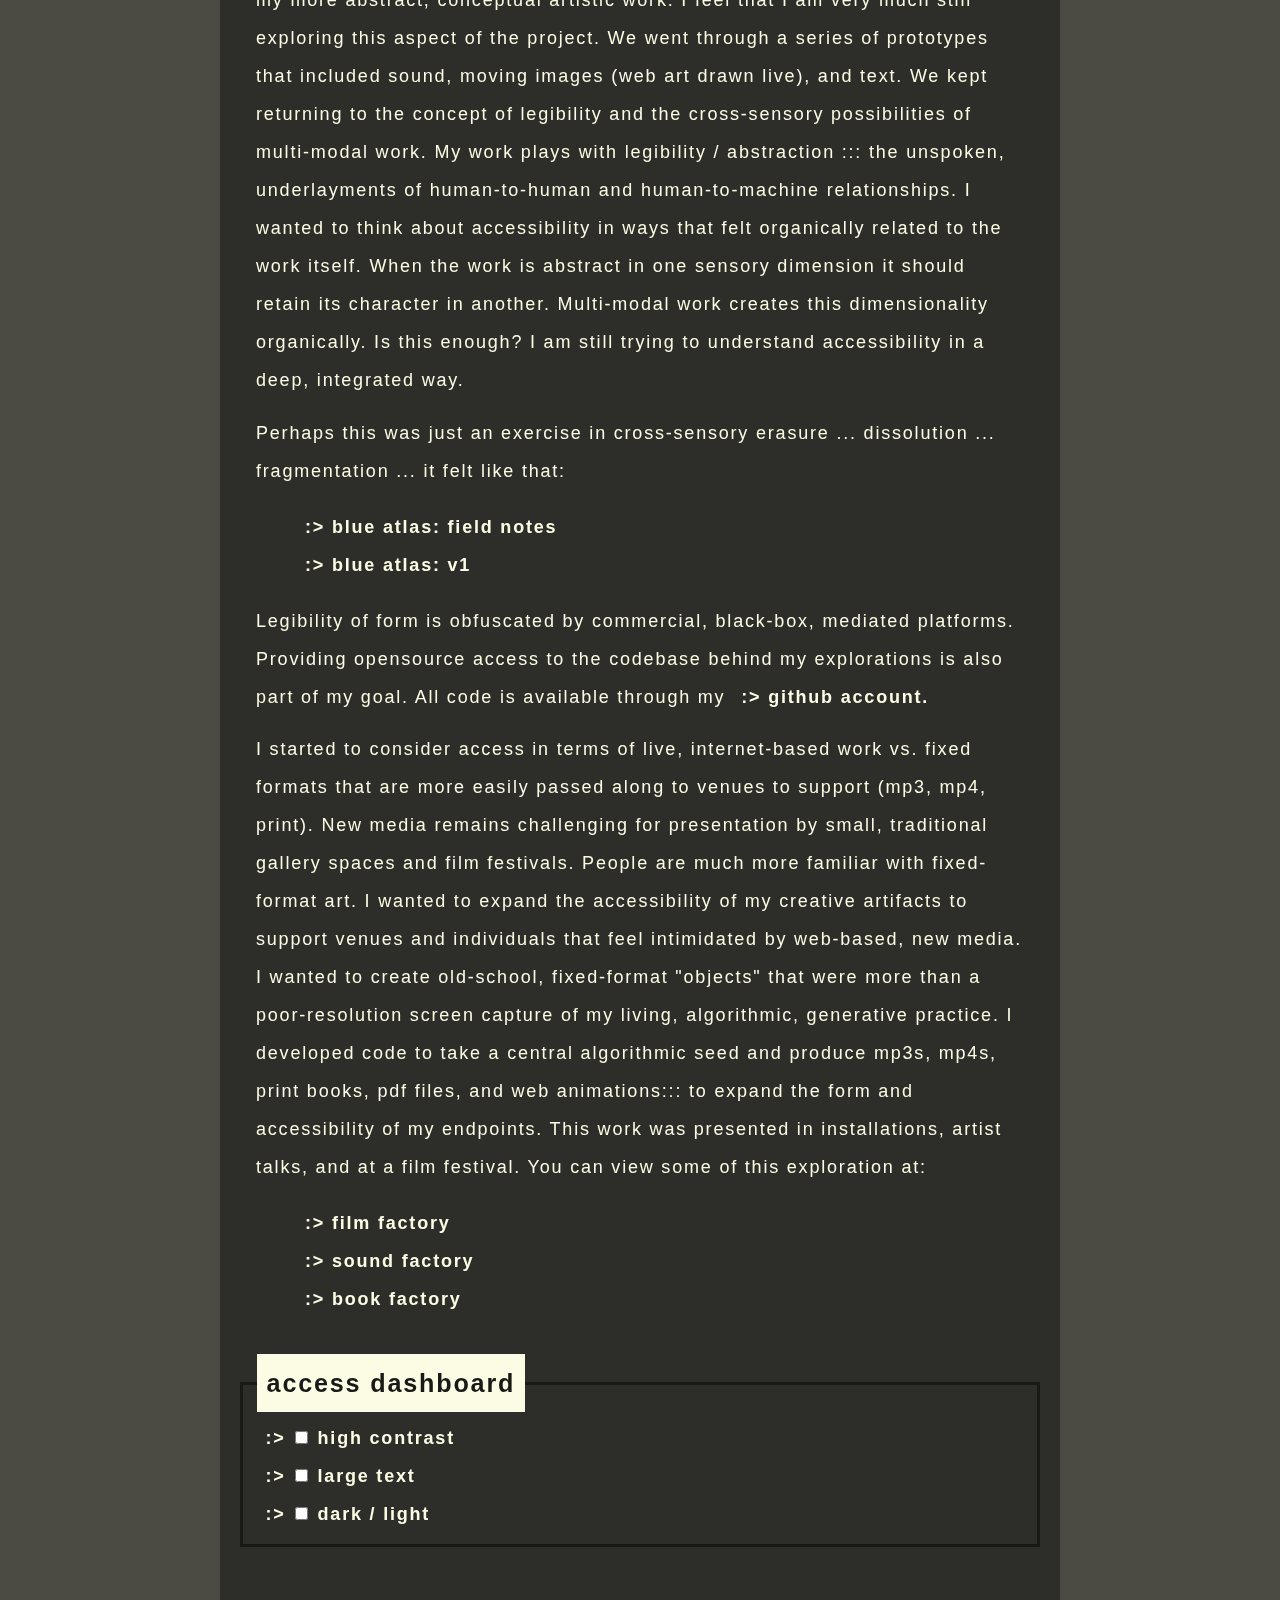
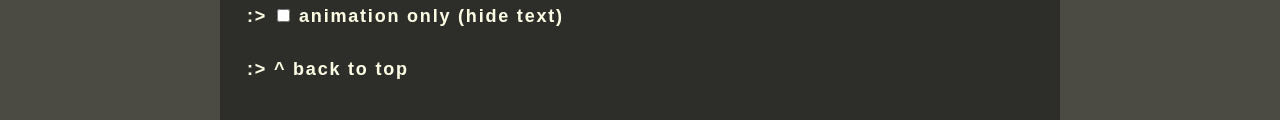
==== commit c887b09d: "longer notes section" ====
--- a/notes.html
+++ b/notes.html
@@ -179,26 +179,105 @@
 
 <article id="maincontent">
 	<header>
-		<h1>access: intent</h1>
+		<h1>manifesto</h1>
 	</header>
-	<p>such a long long time ...</p>
 	<p>
+	The tenets of universal design are synergistic with the original dreams of a free and open, accessible web. I choose the accessible, affordable, community-driven tools of the web with purpose. Code is a human-readable text ::: a literature, a score, a script. The dream of the early internet was similar to the vision of radio, cable-access television, video. It promised an accessible, affordable medium for community-driven transmission of culture. It is difficult to remember that vision in today's landscape of profit-driven, commerce-mediated web silos. We produce content for free. Our creativity is shaped by opaque, proprietary tools.
+	</p>
+	<p>
+	Old-school codework is becoming a folk art as the mainstream technology world is subsumed by proprietary platforms. Generative, networked, "ecological" work has a materiality I am interested in bringing to the surface. It is important to preserve not only the experience of the living work itself but also its working levers and gears :::: its language of motion and change ::: the machine and networked environment in which it was conceived and presented.
 	</p>
 </article>
-
-<article id="thanks">
+<article id="msabproject">
 	<header>
-		<h1>thanks</h1>
+		<h1>access: intent</h1>
+		<h2>cloud work</h2>
 	</header>
 	<p>
-	Kathy McTavish is a fiscal year 2022 recipient of a Creative Support for Individuals grant from the Minnesota State Arts Board. 
-	This activity is made possible by the voters of Minnesota through a grant from the Minnesota State Arts Board, thanks to a legislative appropriation from the arts and cultural heritage fund.
+	This gathering of cloud work was funded by the MN State Arts Board in 2022.
+	This aspect of the work presented here had a R&D goal.
 	</p>
 	<p>
-	<img src="data/msab_logo_bw_small.png" width="40%" "state arts board logo"/>
-	<img src="data/legacy_logo_bw_small.jpg" width="40%" alt="minnesota arts legacy logo"/>
-	</p>
+		I met weekly with a collaborator with knowledge of
+		web useability 
+		for informal code review and
+		discussion. We began by working on an
+		accessibility study for a more conventional arts
+		learning use case. This resulted in the website:
+		<a href="https://mctavishquilting.com">https://mctavishquilting.com</a>. 
+		This gave us the
+		opportunity to explore things like closed-captioning
+		for teaching videos but also gave us an opportunity
+		to think about making a volume of archival
+		materials accessible in an easy to navigate, crosssensory
+		way: to allow visitors with multiple
+		objectives and learning styles ways to enter and
+		interact with information.
+		</p>
+		<p>
+		From this experience, we moved on to think about
+		cross-sensory translation of my more abstract,
+		conceptual artistic work. I feel that I am very much
+		still exploring this aspect of the project. We went
+		through a series of prototypes that included sound,
+		moving images (web art drawn live), and text. We
+		kept returning to the concept of legibility and the
+		cross-sensory possibilities of multi-modal work.
+		My work plays with legibility /
+		abstraction ::: the unspoken, underlayments of
+		human-to-human and human-to-machine
+		relationships. I wanted to think about accessibility in
+		ways that felt organically related to the work itself.
+		When the work is abstract in one sensory
+		dimension it should retain its character in another.
+		Multi-modal work creates this dimensionality
+		organically. Is this enough? I am still trying to
+		understand accessibility in a deep, integrated way.
+		</p>
+		<p>
+		Perhaps this was just an exercise in cross-sensory erasure ...
+		dissolution ... fragmentation ... it felt like that:
+		<ul class="stanza">
+			<li><a href="https://blueatlas.work">blue atlas: field notes</a></li>
+			<li><a href="https://www.mctavish.io/blueatlas/index.html">blue atlas: v1</a></li>
+		</ul>
+		</p>
+		<p>
+			Legibility of form is obfuscated by commercial,
+			black-box, mediated platforms. Providing opensource
+			access to the codebase behind my
+			explorations is also part of my goal. All code is
+			available through my <a href="https://github.com/mctavishio">
+				github account.</a>
+		</p>
+		<p>
+			I started to consider access in terms of live,
+			internet-based work vs. fixed formats that are more
+			easily passed along to venues to support (mp3,
+			mp4, print). New media remains challenging for
+			presentation by small, traditional gallery spaces
+			and film festivals. People are much more familiar
+			with fixed-format art. 
+			I wanted to expand the accessibility of my creative
+			artifacts to support venues and individuals that feel
+			intimidated by web-based, new media. I wanted to
+			create old-school, fixed-format "objects" that were
+			more than a poor-resolution screen capture of my
+			living, algorithmic, generative practice. I developed
+			code to take a central algorithmic seed and
+			produce mp3s, mp4s, print books, pdf files, and
+			web animations::: to expand the form and
+			accessibility of my endpoints. This work was
+			presented in installations, artist talks, and at a film
+			festival. You can view some of this exploration at:
+		<ul class="stanza">
+			<li><a href="https://filmfactory.work">film factory</a></li>
+			<li><a href="https://soundfactory.work">sound factory</a></li>
+			<li><a href="https://bookfactory.work">book factory</a></li>
+		</ul>
+		</p>
 </article>
+
 <fieldset id="dashboard">
 <legend>access dashboard</legend>
 <!-- <label for="sound"><input id="sound" type="checkbox"> play sound</label> -->
--- a/css/gridcycles.css
+++ b/css/gridcycles.css
@@ -12,8 +12,8 @@
 	--warmlightgray: #656560; /*rgba(101, 101, 96, 1)*/
 	--white: #ffffff;
 	--warmwhite: #fcfbe3; /*rgba(252, 251, 227, 1)*/
-	--veilwarmwhite: rgba(252, 251, 227, 0.4);
-	--veilwarmblack: rgba(25, 25, 24, 0.4);
+	--veilwarmwhite: rgba(252, 251, 227, 0.6);
+	--veilwarmblack: rgba(25, 25, 24, 0.6);
 	/*numbers :: set these to random numbers in code*/
 	--n0: 0;
 	--n1: 1;
@@ -802,4 +802,4 @@
 	a:link:after { content: " (" attr(href) ") "; }
 	body:after { display: block; content: "Thank you for printing our content."; margin-top: 30px; font-size: 11pt; color:#555; border-top: 1px dotted #555; }
 	.noprint { display:none }
-}+}
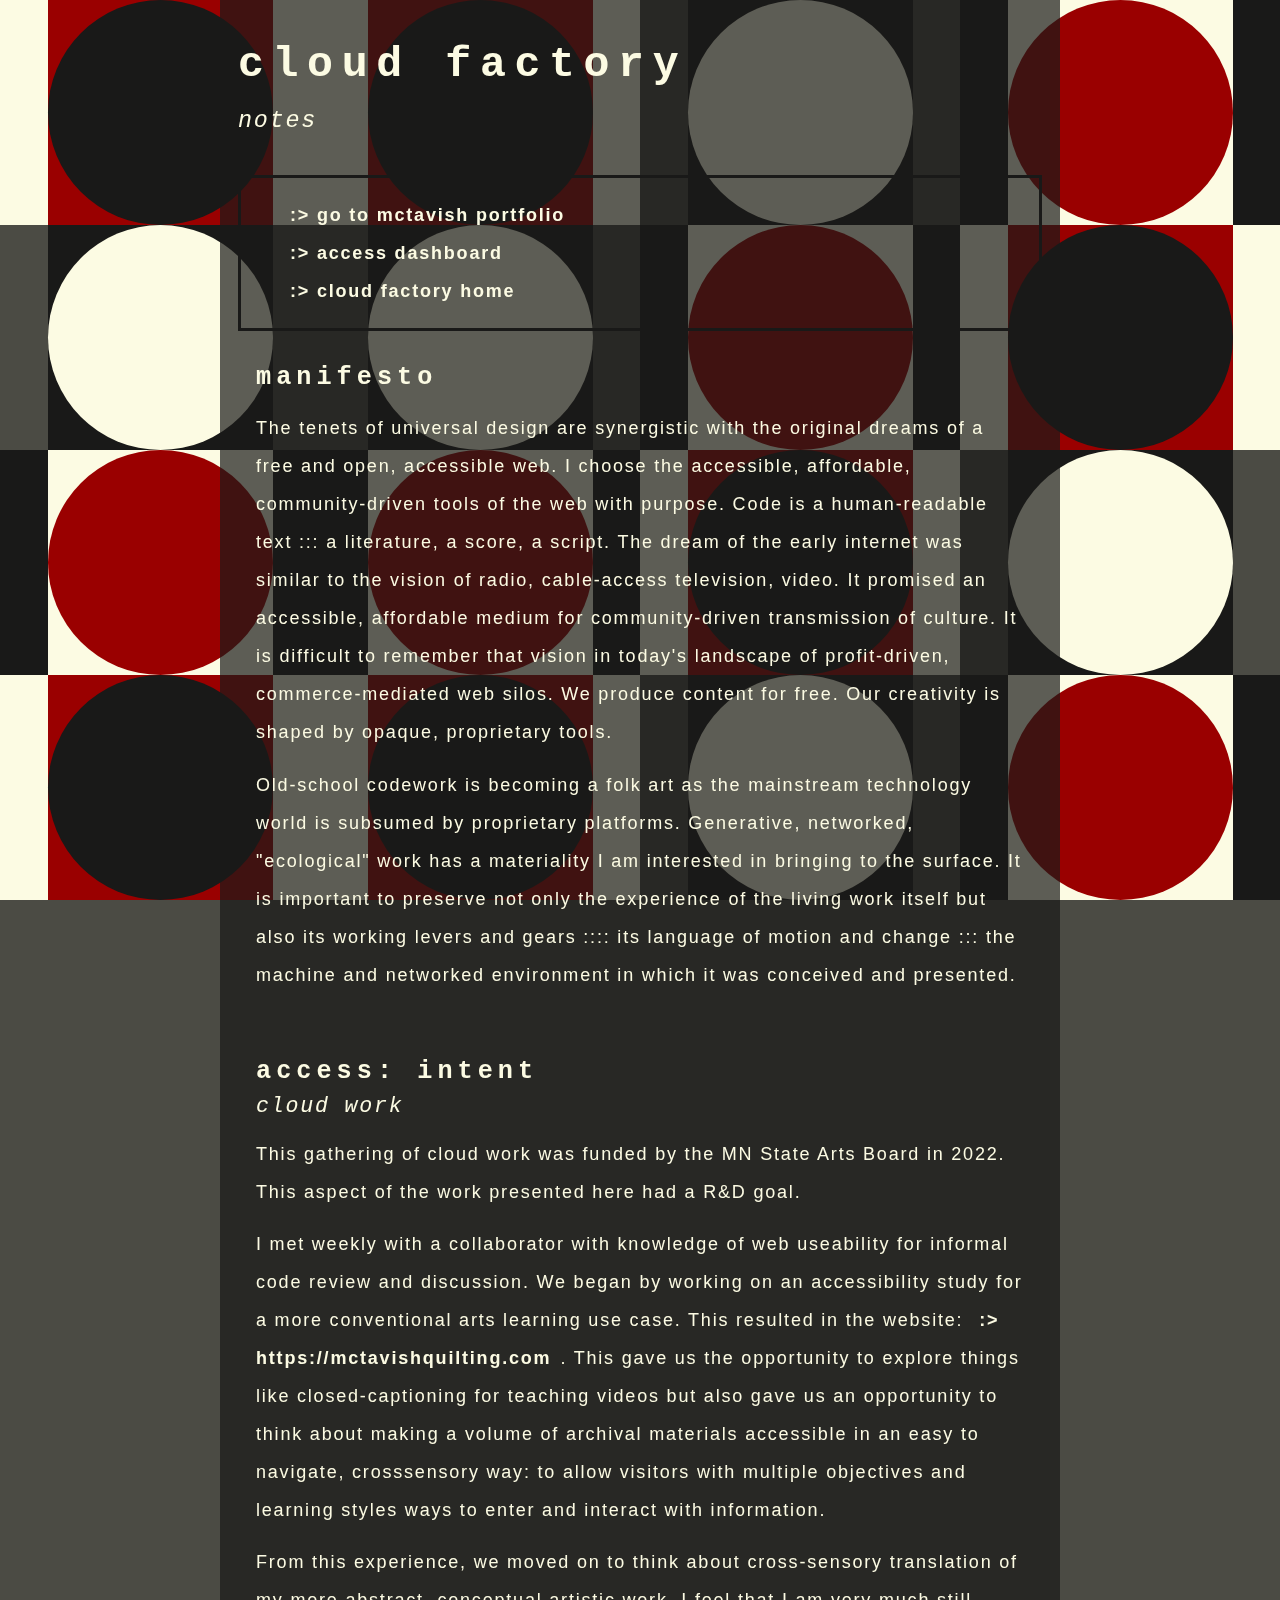
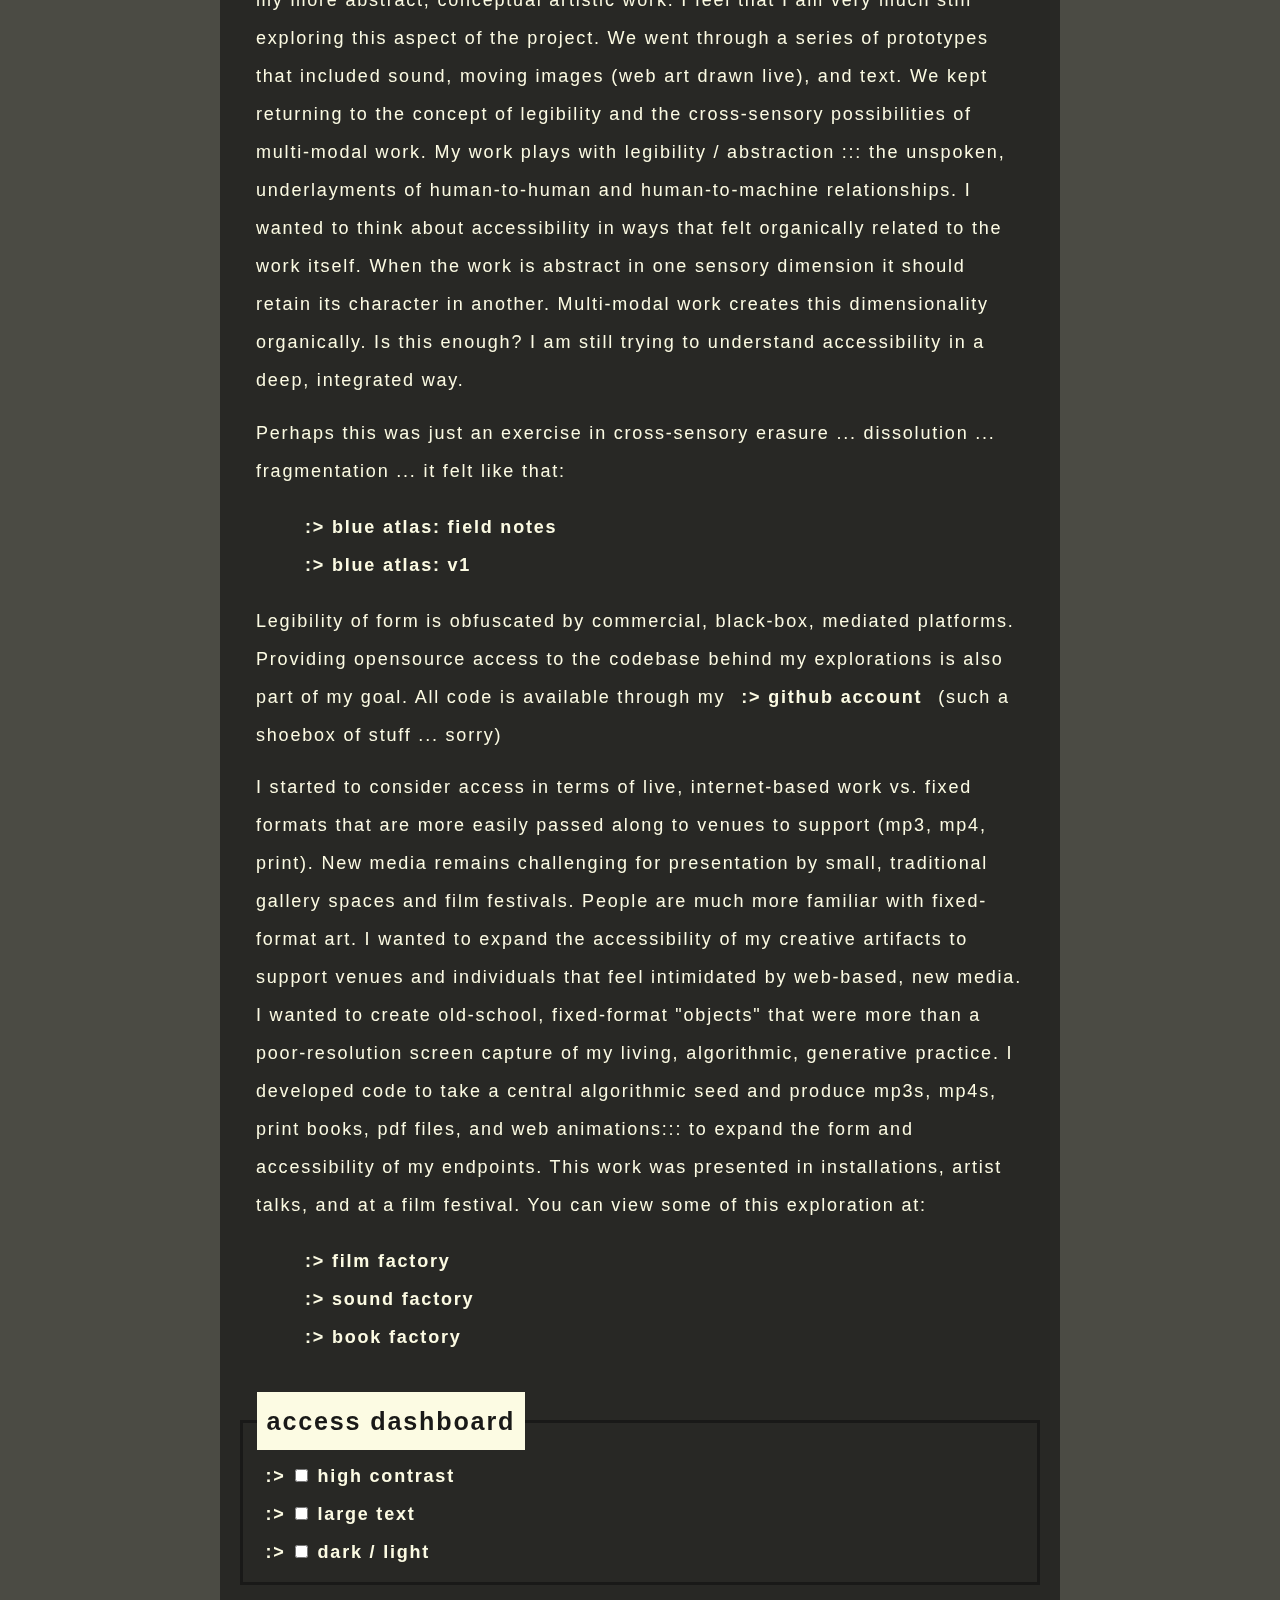
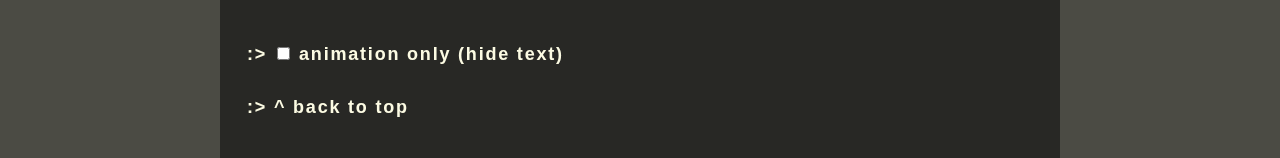
==== commit 1c390720: "tweaking text" ====
--- a/notes.html
+++ b/notes.html
@@ -248,7 +248,7 @@
 			access to the codebase behind my
 			explorations is also part of my goal. All code is
 			available through my <a href="https://github.com/mctavishio">
-				github account.</a>
+				github account</a> (such a shoebox of stuff ... sorry)
 		</p>
 		<p>
 			I started to consider access in terms of live,
--- a/css/gridcycles.css
+++ b/css/gridcycles.css
@@ -12,8 +12,8 @@
 	--warmlightgray: #656560; /*rgba(101, 101, 96, 1)*/
 	--white: #ffffff;
 	--warmwhite: #fcfbe3; /*rgba(252, 251, 227, 1)*/
-	--veilwarmwhite: rgba(252, 251, 227, 0.6);
-	--veilwarmblack: rgba(25, 25, 24, 0.6);
+	--veilwarmwhite: rgba(252, 251, 227, 0.7);
+	--veilwarmblack: rgba(25, 25, 24, 0.7);
 	/*numbers :: set these to random numbers in code*/
 	--n0: 0;
 	--n1: 1;
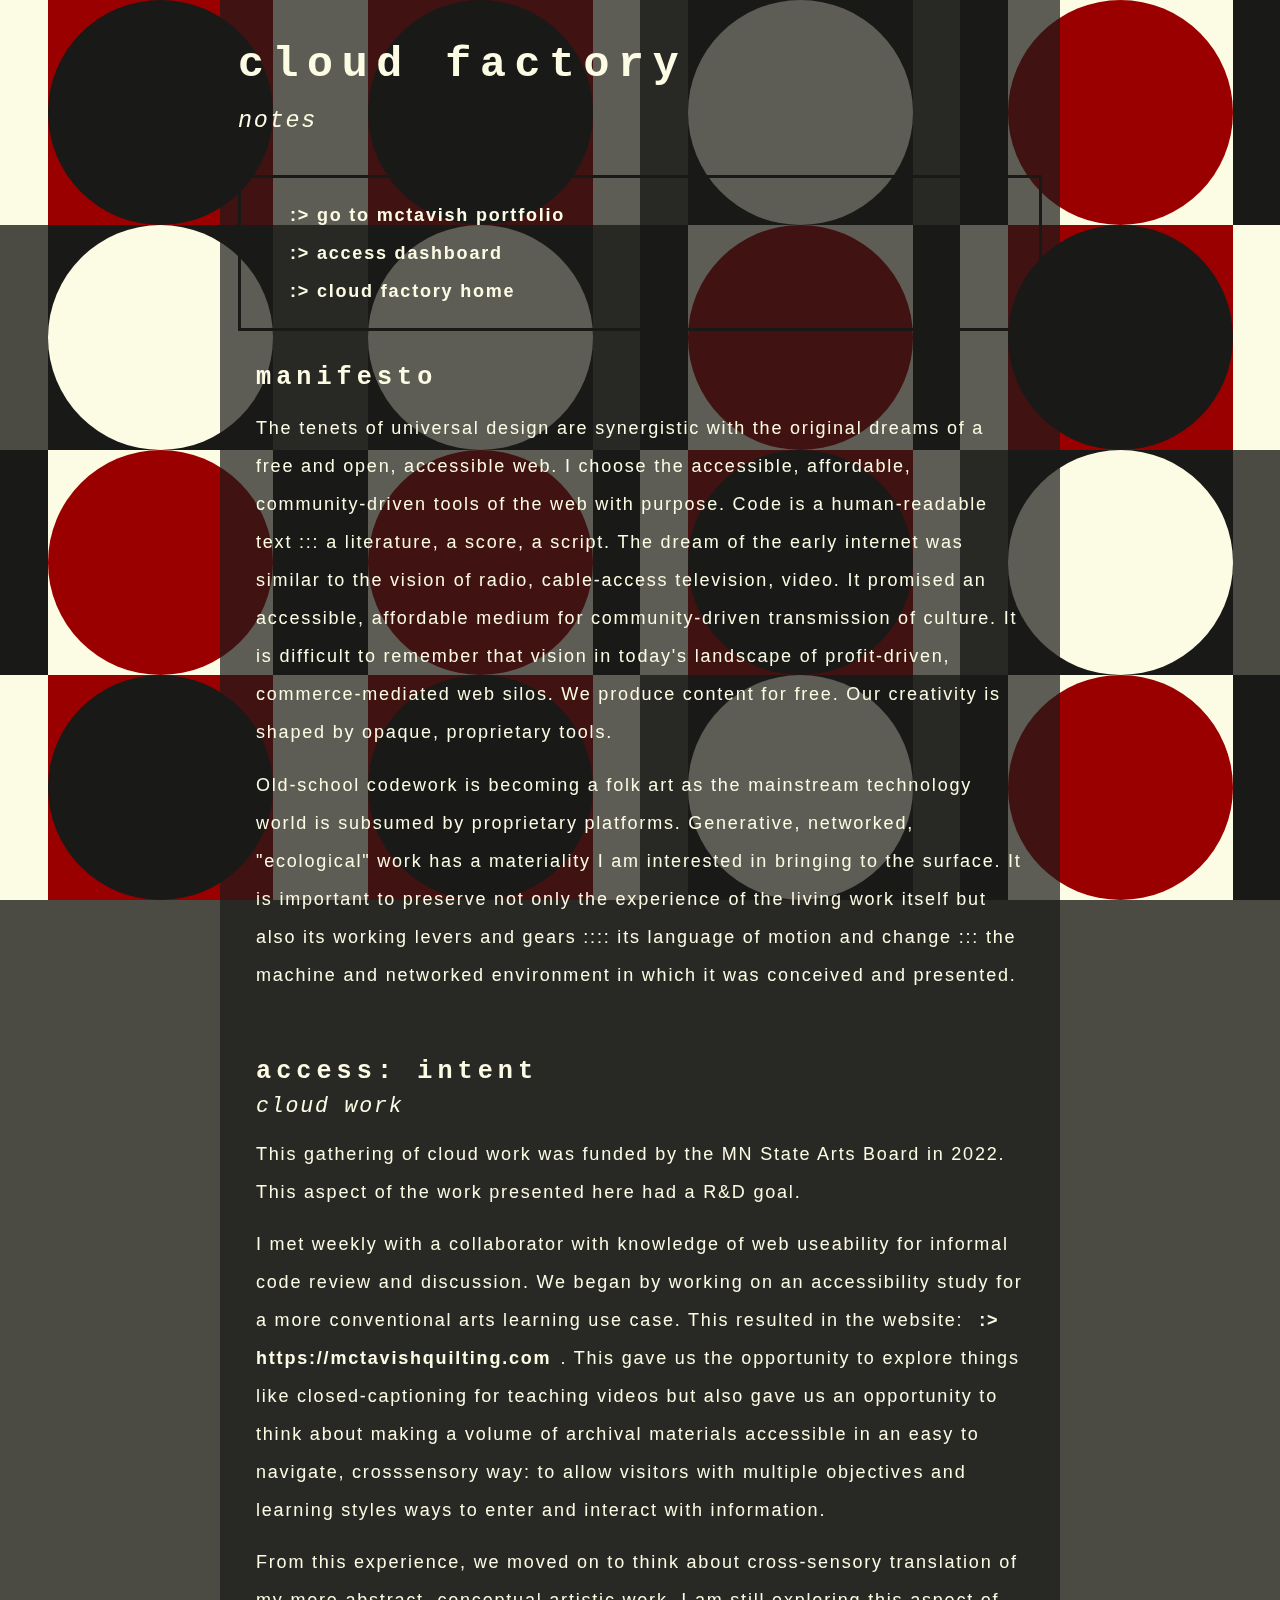
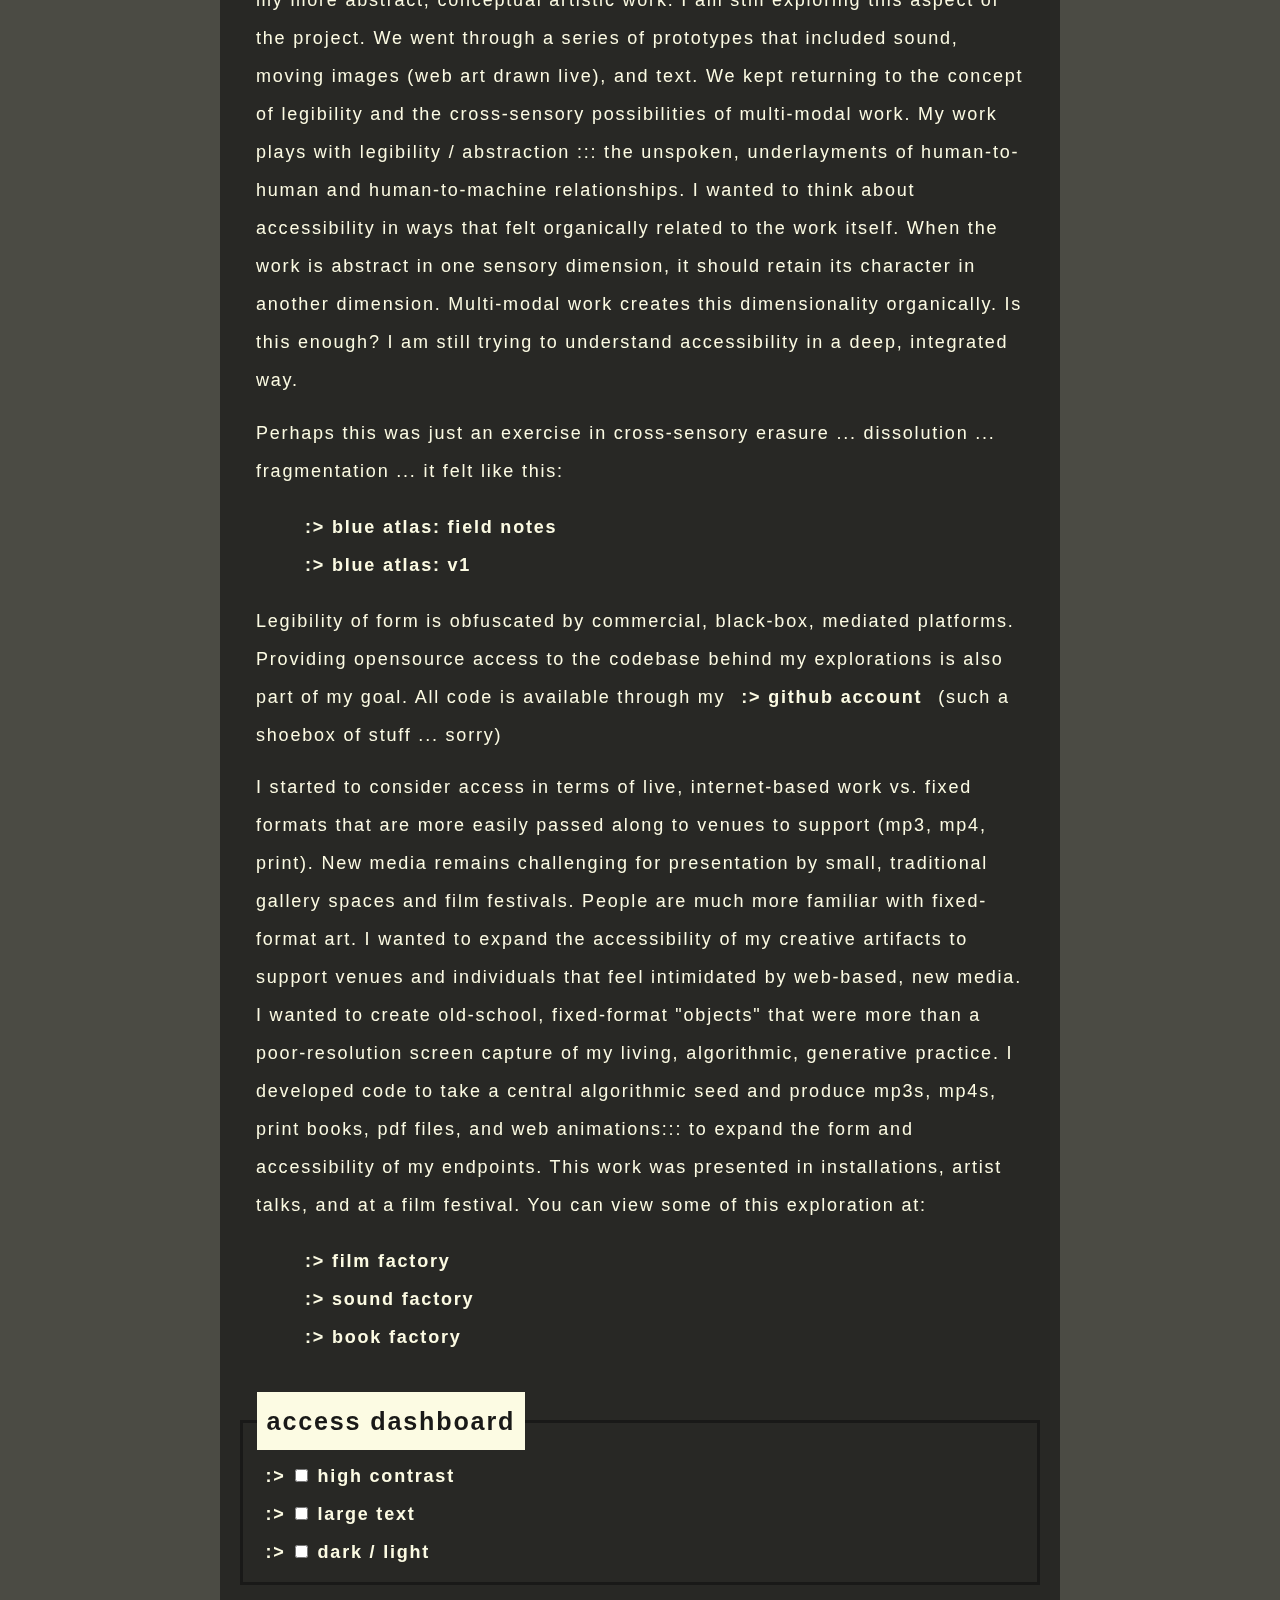
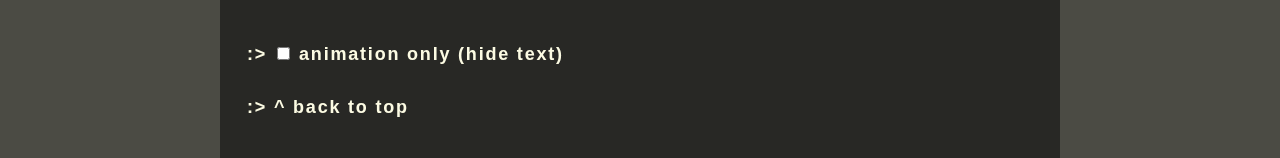
==== commit 582ad6d9: "tweaked text" ====
--- a/notes.html
+++ b/notes.html
@@ -1,4 +1,4 @@
-<!DOCTYPE html>
+<b!DOCTYPE html>
 <html lang="en">
 <head>
 	<title>cloud factory: notes</title>
@@ -217,7 +217,7 @@
 		<p>
 		From this experience, we moved on to think about
 		cross-sensory translation of my more abstract,
-		conceptual artistic work. I feel that I am very much
+		conceptual artistic work. I am  
 		still exploring this aspect of the project. We went
 		through a series of prototypes that included sound,
 		moving images (web art drawn live), and text. We
@@ -229,14 +229,14 @@
 		relationships. I wanted to think about accessibility in
 		ways that felt organically related to the work itself.
 		When the work is abstract in one sensory
-		dimension it should retain its character in another.
+		dimension, it should retain its character in another dimension.
 		Multi-modal work creates this dimensionality
 		organically. Is this enough? I am still trying to
 		understand accessibility in a deep, integrated way.
 		</p>
 		<p>
 		Perhaps this was just an exercise in cross-sensory erasure ...
-		dissolution ... fragmentation ... it felt like that:
+		dissolution ... fragmentation ... it felt like this:
 		<ul class="stanza">
 			<li><a href="https://blueatlas.work">blue atlas: field notes</a></li>
 			<li><a href="https://www.mctavish.io/blueatlas/index.html">blue atlas: v1</a></li>
